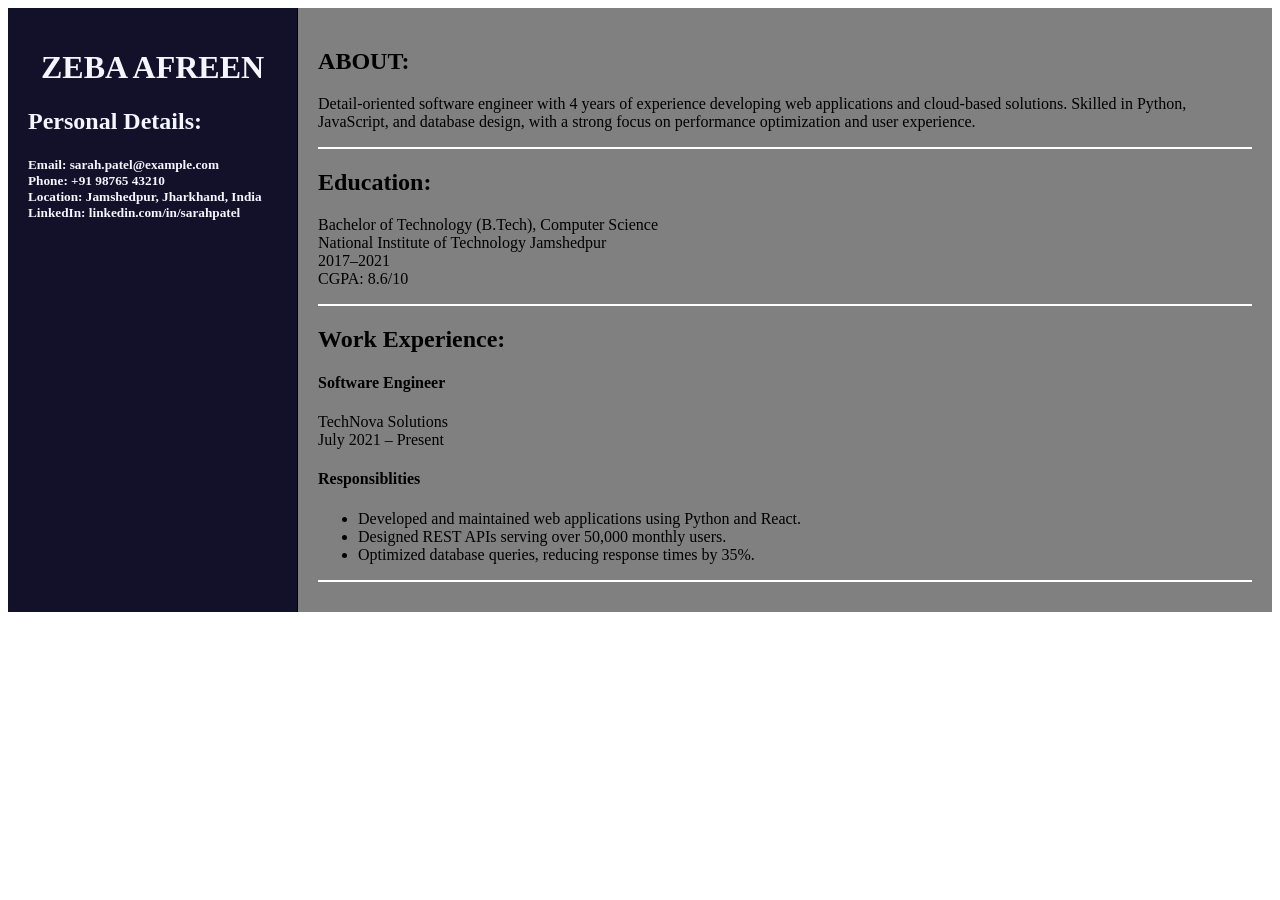
==== index.html @ 8a545aba "practice" ====
<!DOCTYPE html>
<html lang ="en">
    <head>
    <meta charset="utf-8">
    <meta name = "viewport" content ="width = device-width, initial-scale = 1.0">
    <link rel ="stylesheet" href="styles.css">
        <title>profile</title>

</head>
<body>
    <main>
        <div class="container">
            <div class="right">
                <h1 class ="name">ZEBA AFREEN</h1>
                    <h2>Personal Details:</h2>
                   <h5>Email: sarah.patel@example.com<br>  
            Phone: +91 98765 43210<br>
            Location: Jamshedpur, Jharkhand, India<br>
            LinkedIn: linkedin.com/in/sarahpatel</h5>  
            </div>
        <div class ="left">
        <h2>ABOUT:</h2>
        <p>Detail-oriented software engineer with 4 years of experience developing web
             applications and cloud-based solutions. Skilled in Python, JavaScript,
             and database design, with a strong focus on performance optimization and user experience.</p>
        <hr>
            <h2>Education:</h2>
            <p>Bachelor of Technology (B.Tech), Computer Science<br>
                National Institute of Technology Jamshedpur<br>
                2017–2021<br>
                CGPA: 8.6/10</p>
                <hr>
        <h2>Work Experience:</h2>
        <h4>Software Engineer</h4>
        <p>TechNova Solutions<br>
            July 2021 – Present</p>
            <h4>Responsiblities</h4>
            <ul>
                <li>Developed and maintained web applications using Python and React.</li>
                <li>Designed REST APIs serving over 50,000 monthly users.</li>
                <li>Optimized database queries, reducing response times by 35%.</li>
            </ul>
            <hr>
            </div>
            </div>
    </main>
</body>
</html>
---- styles.css ----
.name{
text-align: center;
}
.container{
    display: flex;
    justify-content: space-between;
    color: rgb(243, 245, 255);
}
.left{
    width: 75%;
    background-color: grey;
    padding: 20px;
    color: black;
}
.right{
    width: 20%;
    border-right:1px solid black;
    padding: 20px;
    background-color: rgb(19, 17, 42);
}
hr{
    background-color: white;
    height: 2px;
    border: none;
    margin: 10px 0;
}
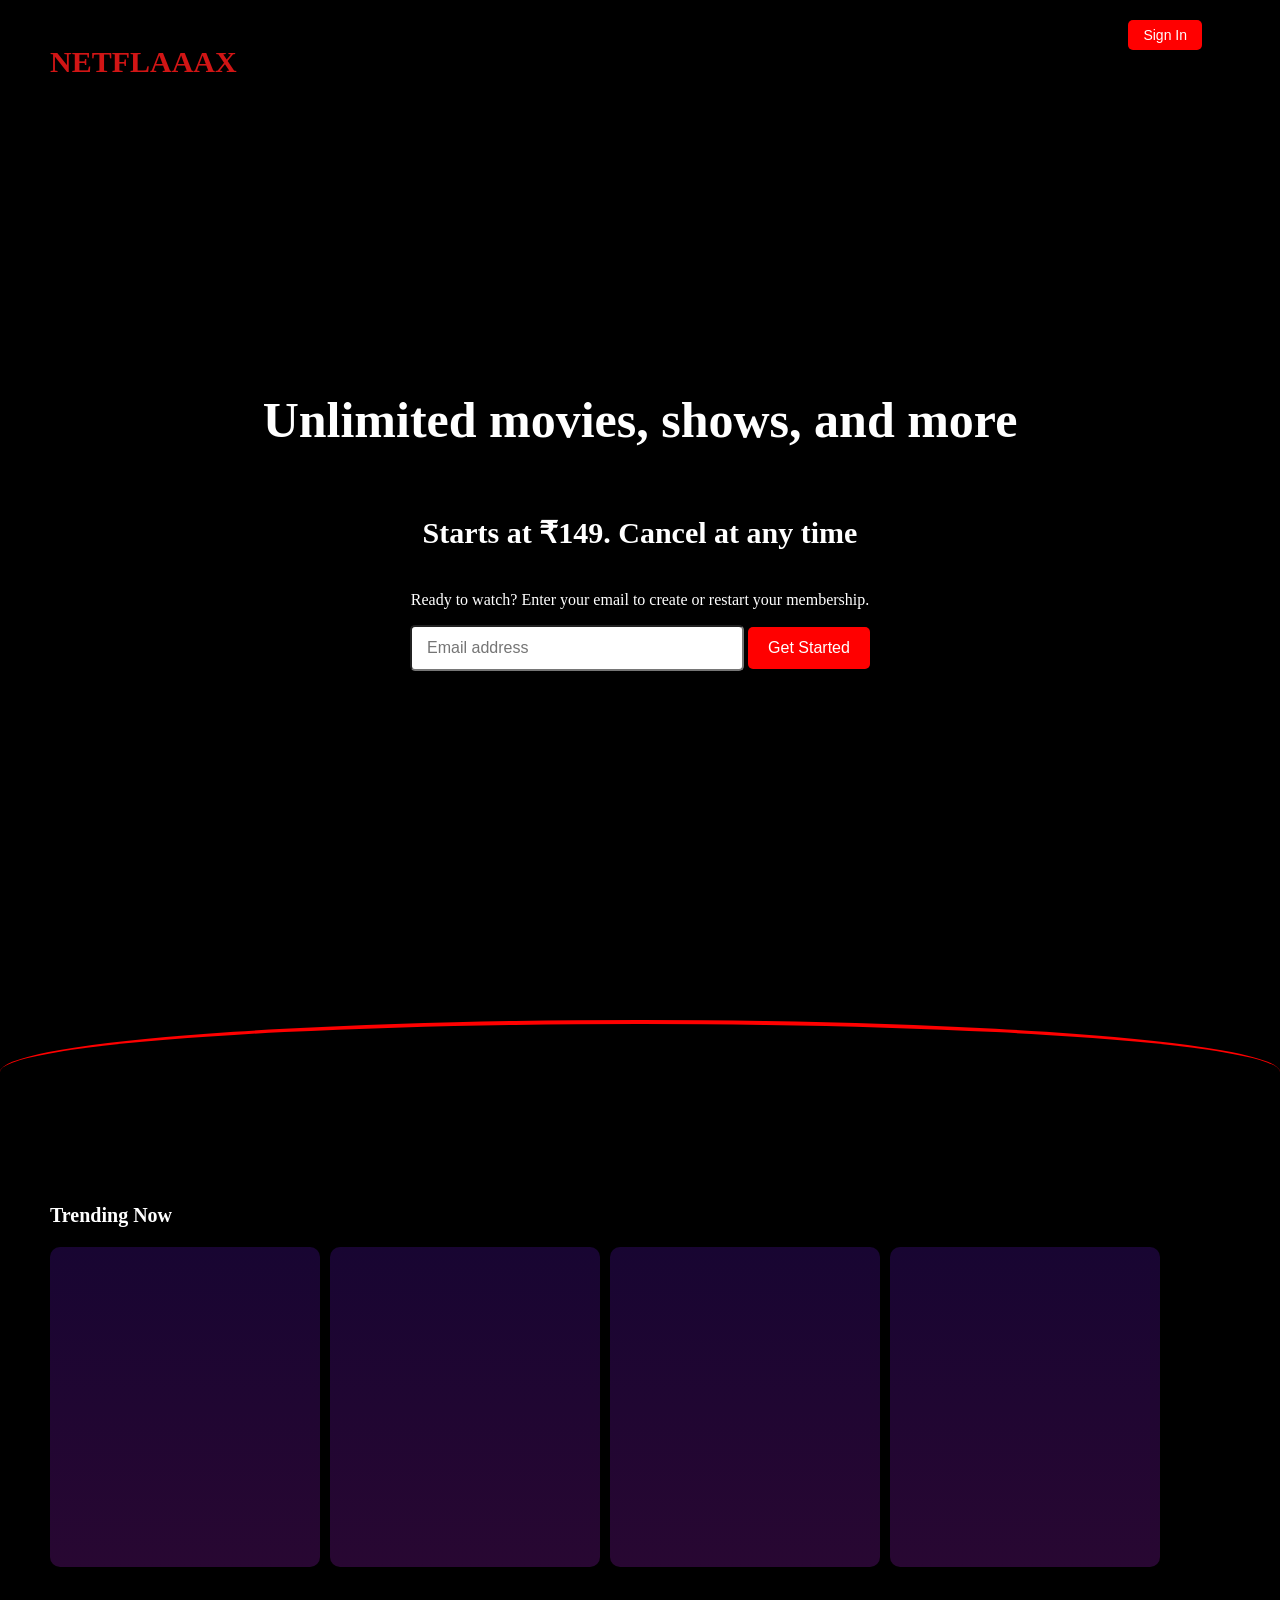
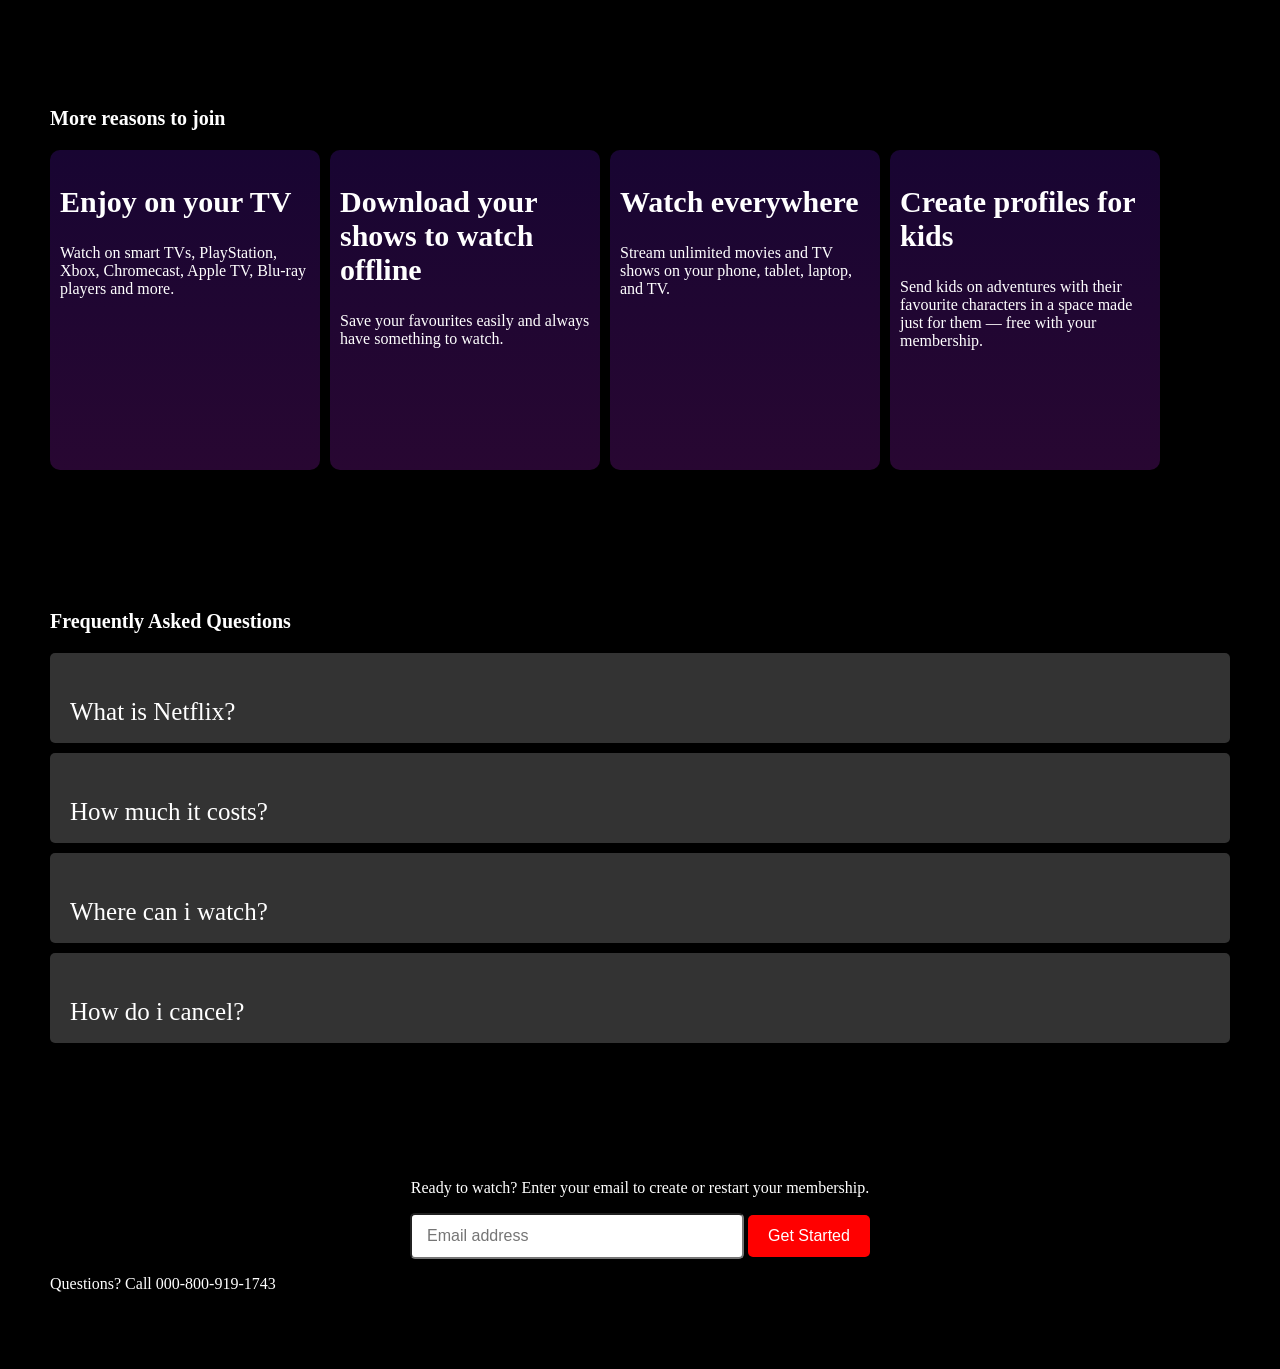
==== commit 047d338e: "updated  yet again" ====
--- a/index.html
+++ b/index.html
@@ -1,48 +1,94 @@
 <!DOCTYPE html>
-<html lang ="en">
+<html lang="en">
     <head>
-    <meta charset="utf-8">
-    <meta name = "viewport" content ="width = device-width, initial-scale = 1.0">
-    <link rel ="stylesheet" href="styles.css">
-        <title>profile</title>
-
-</head>
-<body>
-    <main>
-        <div class="container">
-            <div class="right">
-                <h1 class ="name">ZEBA AFREEN</h1>
-                    <h2>Personal Details:</h2>
-                   <h5>Email: sarah.patel@example.com<br>  
-            Phone: +91 98765 43210<br>
-            Location: Jamshedpur, Jharkhand, India<br>
-            LinkedIn: linkedin.com/in/sarahpatel</h5>  
-            </div>
-        <div class ="left">
-        <h2>ABOUT:</h2>
-        <p>Detail-oriented software engineer with 4 years of experience developing web
-             applications and cloud-based solutions. Skilled in Python, JavaScript,
-             and database design, with a strong focus on performance optimization and user experience.</p>
-        <hr>
-            <h2>Education:</h2>
-            <p>Bachelor of Technology (B.Tech), Computer Science<br>
-                National Institute of Technology Jamshedpur<br>
-                2017–2021<br>
-                CGPA: 8.6/10</p>
-                <hr>
-        <h2>Work Experience:</h2>
-        <h4>Software Engineer</h4>
-        <p>TechNova Solutions<br>
-            July 2021 – Present</p>
-            <h4>Responsiblities</h4>
-            <ul>
-                <li>Developed and maintained web applications using Python and React.</li>
-                <li>Designed REST APIs serving over 50,000 monthly users.</li>
-                <li>Optimized database queries, reducing response times by 35%.</li>
-            </ul>
-            <hr>
-            </div>
-            </div>
-    </main>
-</body>
+        <meta charset="utf-8">
+        <meta name="viewport" content="width= device-width, initial-scale= 1.0">
+        <link rel="stylesheet" href="index.css">
+        <title>Netflix_clone</title>
+    </head>
+    <body>
+        <main>
+                <header class="navbar">
+                    <div class="nav">
+                    <h2 class="logo">NETFLAAAX</h2>
+                    <button class="sign-in">Sign In</button>
+                    </div>
+                </header>
+            <section class="home">
+                    <h1>Unlimited movies, shows, and more</h1>
+                    <h2>Starts at ₹149. Cancel at any time</h2>
+                    <p>Ready to watch? Enter your email to create or restart your membership.</p>
+                    <div class="home-input">
+                    <input type="email" placeholder="Email address">
+                    <button>Get Started</button>
+                    </div>
+            </section>
+            <div class="curve"></div>
+            <section class="section">
+                <div class="container">
+                <h3>Trending Now</h3>
+                <div class="row">
+                    <div class="card" id="poster1"></div>
+                    <div class="card" id="poster2"></div>
+                    <div class="card" id="poster3"></div>
+                    <div class="card" id="poster4"></div>
+                </div>
+                </div>
+            </section>
+                <section class="section">
+                    <div class="container">
+                        <h3>More reasons to join</h3>
+                            <div class="row">
+                                <div class="card">
+                                <h2>Enjoy on your TV</h2> 
+                                <p>Watch on smart TVs, PlayStation, Xbox, Chromecast, 
+                                Apple TV, Blu-ray players and more.</p>
+                                </div>
+                                <div class="card">
+                                <h2>Download your shows to watch offline</h2> 
+                                <p>Save your favourites easily and always have something to watch.</p>
+                                </div>
+                                <div class="card">
+                                <h2>Watch everywhere</h2>
+                                <p>Stream unlimited movies and TV shows on your phone, tablet, laptop, and TV.</p>
+                                </div>
+                                <div class="card">
+                                <h2>Create profiles for kids</h2> 
+                                <p>Send kids on adventures with their favourite 
+                                characters in a space made just for them — free with your membership.</p>
+                                </div>
+                            </div>     
+                    </div>
+                </section>
+            <section class="section">
+                <div class="container">
+                    <h3>Frequently Asked Questions</h3>
+                    <div class="row">
+                        <div class="card2">
+                        <p>What is Netflix?</p>
+                        </div>
+                        <div class="card2">
+                        <p>How much it costs?</p> 
+                        </div>
+                        <div class="card2">
+                        <p>Where can i watch?</p>  
+                        </div>
+                        <div class="card2">
+                        <p>How do i cancel?</p>   
+                        </div> 
+                    </div>
+                </div>
+            </section>
+                <footer>
+                    <div class="abc">
+                    <p>Ready to watch? Enter your email to create or restart your membership.</p>
+                    <div class="home-input">
+                    <input type="email" placeholder="Email address">
+                    <button>Get Started</button>
+                    </div>
+                    </div>
+                    <p>Questions? Call 000-800-919-1743</p>
+                </footer>
+        </main>
+    </body>
 </html>
--- a/index.css
+++ b/index.css
@@ -0,0 +1,117 @@
+.nav{
+    display: flex;
+    justify-content: space-between;
+    position:absolute;
+    top:0;
+    width: 90%;
+    padding: 20px 50px;
+    z-index: 10;
+    color: rgb(209, 21, 21);
+}
+.sign-in{
+  padding: 1px 15px;
+  font-size: 14px;
+  height:30px ;
+  border-radius: 5px;
+}
+.sign-in:hover{
+  background-color: rgb(209, 21, 25);
+}
+.home{
+    background-image:linear-gradient(rgba(0,0,0,0.7), rgba(0,0,0,0.7)), url("https://images-wixmp-ed30a86b8c4ca887773594c2.wixmp.com/f/f562aaf4-5dbb-4603-a32b-6ef6c2230136/dh0w8qv-9d8ee6b2-b41a-4681-ab9b-8a227560dc75.jpg/v1/fill/w_1192,h_670,q_70,strp/the_netflix_login_background__canada__2024___by_logofeveryt_dh0w8qv-pre.jpg?token=eyJ0eXAiOiJKV1QiLCJhbGciOiJIUzI1NiJ9.[base64].FScrpAAFnKqBVKwe2syeiOww6mfH6avq-DRHZ_uFVNw");
+    background-size: cover;
+    text-align: center;
+    display: flex;
+    flex-direction: column;
+    justify-content: center;
+    height: 100vh;
+    align-items: center;
+    color: white;
+}
+.section{
+    padding: 60px 50px;
+}
+body{
+    padding: 0%;
+    margin: 0%;
+    background-color: black;
+    color: white;
+  
+}
+h1,h2,h3,p{
+   padding: 0%;
+}
+.container {
+  max-width: 1200px;
+  margin: auto;
+}
+
+.row {
+  display: flex;
+  gap: 10px;
+  flex-wrap: wrap;
+}
+
+.card {
+  width: 250px;
+  height: 300px;
+  border-radius: 10px;
+  padding: 10px;
+  background: linear-gradient(rgb(24, 5, 50),rgb(40, 7, 50));
+}
+.card2{
+    width: 1200px;
+    height: 50px;
+    background: #333;
+  border-radius: 5px;
+  font-size: 25px;
+  padding: 20px;
+}
+.card2:hover{
+  background: #676565;
+}
+h1{
+    font-size: 50px;
+    font-family:Georgia, 'Times New Roman', Times, serif;
+}
+h2{
+   font-size: 30px;
+    font-family:Georgia, 'Times New Roman', Times, serif; 
+}
+h3{
+    font-size: 20px;
+    font-family:Georgia, 'Times New Roman', Times, serif;
+}
+button{
+    background-color: red;
+    color: white;
+    border: none;
+}
+button:hover{
+    background-color: rgb(209, 21, 25);
+}
+.home-input button {
+  padding: 12px 20px;
+  font-size: 16px;
+  cursor: pointer;
+  border-radius: 5px;
+}
+.home-input input {
+  padding: 12px 15px;
+  font-size: 16px;
+  width: 300px;
+  border-radius: 5px;
+}
+.curve {
+  height: 100px;
+  border-top: 4px solid red;
+  border-radius: 50% 50% 0 0;
+  overflow: hidden;
+}
+.abc{
+  align-items: center;
+  text-align: center;
+}
+footer,section{
+    padding: 60px 50px;
+}
